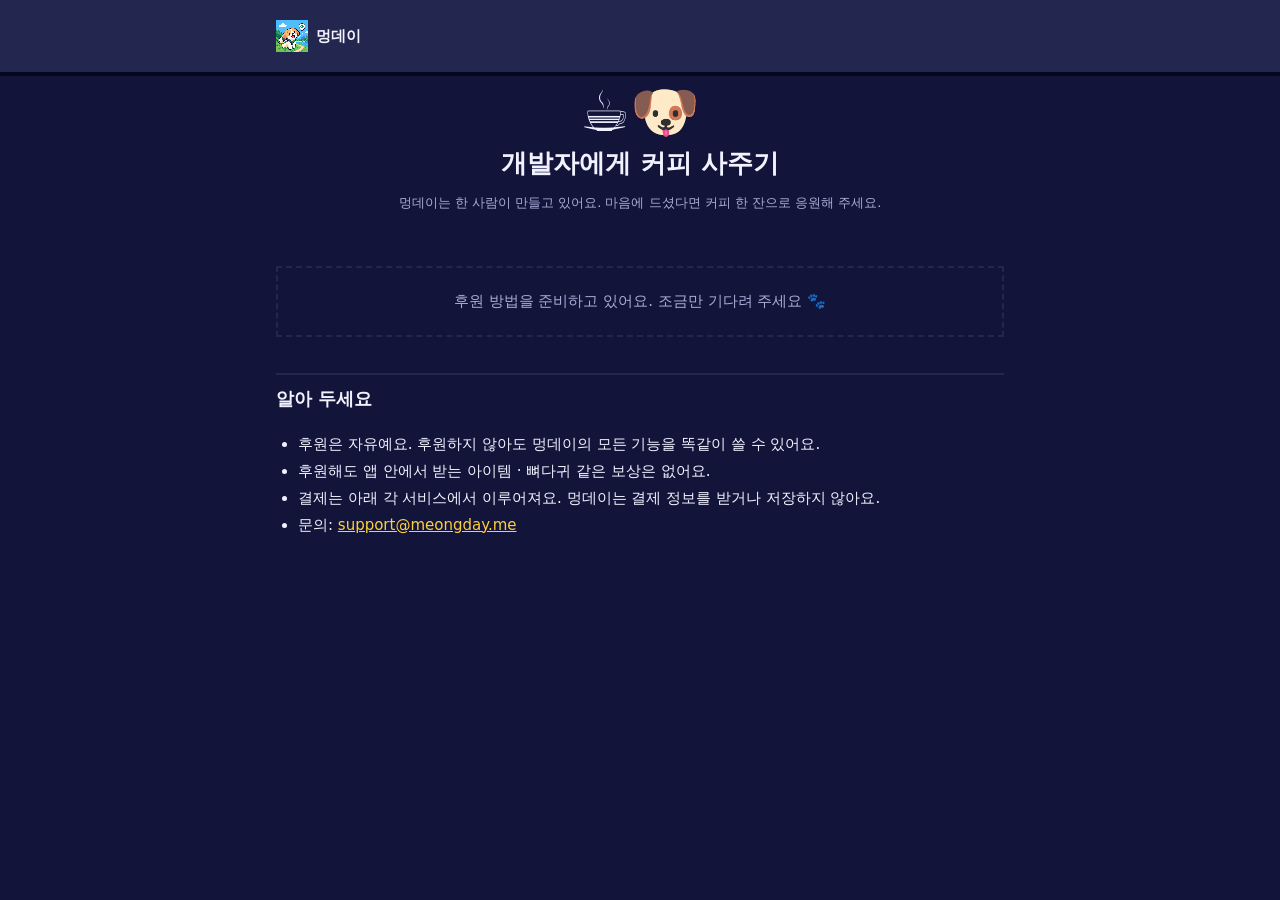
==== coffee.html @ 1dc14eac "Add coffee support page (methods coming soon) Co-Authored-By: Claude Opus 5.5 <noreply@anthropic.com" ====
<!doctype html>
<html lang="ko">
<head>
<meta charset="utf-8">
<meta name="viewport" content="width=device-width, initial-scale=1">
<title>멍데이 커피 사주기</title>
<meta name="description" content="멍데이를 혼자 만드는 개발자에게 커피 한 잔으로 응원을 보내 주세요.">
<link rel="icon" href="icon.png">
<link rel="stylesheet" href="legal.css">
<style>
  .hero { text-align: center; padding: 8px 0 4px; }
  .hero .cup { font-size: 56px; line-height: 1; }
  .ways { display: grid; gap: 12px; margin: 24px 0; }
  .way { display: flex; align-items: center; gap: 12px; padding: 14px 16px; background: var(--navy); border: 3px solid var(--outline);
         color: var(--ink); text-decoration: none; font-weight: 700; box-shadow: 4px 4px 0 var(--outline); }
  .way:hover, .way:focus-visible { transform: translate(1px, 1px); box-shadow: 3px 3px 0 var(--outline); }
  .way .ic { font-size: 24px; }
  .way .sub { display: block; font-weight: 400; font-size: 13px; color: var(--muted); }
  .way .go { margin-left: auto; color: var(--yellow); }
  .soon { text-align: center; color: var(--muted); padding: 20px; border: 2px dashed var(--navy); }
</style>
</head>
<body>
<header>
  <div class="wrap">
    <a class="home" href="./"><img src="icon.png" alt="">멍데이</a>
  </div>
</header>

<main class="wrap">
  <div class="hero">
    <div class="cup" aria-hidden="true">☕🐶</div>
    <h1>개발자에게 커피 사주기</h1>
    <p class="meta">멍데이는 한 사람이 만들고 있어요. 마음에 드셨다면 커피 한 잔으로 응원해 주세요.</p>
  </div>

  <div class="ways" id="ways"></div>

  <h2>알아 두세요</h2>
  <ul>
    <li>후원은 자유예요. 후원하지 않아도 멍데이의 모든 기능을 똑같이 쓸 수 있어요.</li>
    <li>후원해도 앱 안에서 받는 아이템 · 뼈다귀 같은 보상은 없어요.</li>
    <li>결제는 아래 각 서비스에서 이루어져요. 멍데이는 결제 정보를 받거나 저장하지 않아요.</li>
    <li>문의: <a href="mailto:support@meongday.me">support@meongday.me</a></li>
  </ul>
</main>

<script>
  // 후원 방법: 주소를 넣은 것만 보여요. 비어 있으면 "준비 중"
  const WAYS = [
    { icon: '💙', name: '토스로 보내기', sub: '토스 앱에서 바로', url: '' },
    { icon: '💛', name: '카카오페이로 보내기', sub: '카카오페이 송금', url: '' },
    { icon: '☕', name: 'Buy Me a Coffee', sub: '해외 카드 · 페이팔', url: '' },
  ];
  const box = document.getElementById('ways');
  const list = WAYS.filter((w) => /^https:\/\//.test(w.url));
  if (!list.length) {
    box.innerHTML = '<div class="soon">후원 방법을 준비하고 있어요. 조금만 기다려 주세요 🐾</div>';
  } else {
    for (const w of list) {
      const a = document.createElement('a');
      a.className = 'way'; a.href = w.url; a.target = '_blank'; a.rel = 'noopener';
      a.innerHTML = '<span class="ic" aria-hidden="true"></span><span><span class="nm"></span><span class="sub"></span></span><span class="go" aria-hidden="true">→</span>';
      a.querySelector('.ic').textContent = w.icon;
      a.querySelector('.nm').textContent = w.name;
      a.querySelector('.sub').textContent = w.sub;
      box.append(a);
    }
  }
</script>
</body>
</html>
---- legal.css ----
/* 약관 · 개인정보처리방침 공통 스타일 (index.html 색과 같음) */
:root {
  --night: #12143A;
  --navy: #23264F;
  --ink: #F2F2FF;
  --muted: #A9ACD6;
  --outline: #06071C;
  --yellow: #FFCF3A;
  --orange: #FF8A2B;
  color-scheme: dark;
}
* { box-sizing: border-box; }
body {
  margin: 0;
  background: var(--night);
  color: var(--ink);
  font-family: "Apple SD Gothic Neo", "Malgun Gothic", system-ui, sans-serif;
  font-size: 15px;
  line-height: 1.8;
}
a { color: var(--yellow); }
.wrap { max-width: 760px; margin: 0 auto; padding: 0 16px; }
header { padding: 20px 0; border-bottom: 4px solid var(--outline); background: var(--navy); }
header .wrap { display: flex; align-items: center; gap: 12px; flex-wrap: wrap; }
header a.home { display: flex; align-items: center; gap: 8px; color: var(--ink); text-decoration: none; font-weight: 700; }
header a.home img { width: 32px; height: 32px; image-rendering: pixelated; }
nav.docs { margin-left: auto; display: flex; gap: 12px; flex-wrap: wrap; font-size: 13px; }
nav.docs a { color: var(--muted); text-decoration: none; }
nav.docs a[aria-current="page"] { color: var(--yellow); }
main { padding: 32px 0 48px; }
h1 { font-size: 26px; margin: 0 0 4px; }
.meta { color: var(--muted); font-size: 13px; margin: 0 0 24px; }
h2 { font-size: 18px; margin: 36px 0 8px; padding-top: 8px; border-top: 2px solid var(--navy); }
h3 { font-size: 15px; margin: 20px 0 4px; }
p, li { overflow-wrap: anywhere; }
ul, ol { padding-left: 22px; }
.table { overflow-x: auto; }
table { border-collapse: collapse; width: 100%; font-size: 14px; margin: 8px 0; }
th, td { border: 2px solid var(--outline); padding: 8px 10px; text-align: left; vertical-align: top; }
th { background: var(--navy); }
.note { background: var(--navy); border: 2px solid var(--outline); padding: 12px 14px; font-size: 14px; }
.todo { color: var(--orange); font-weight: 700; }
footer { padding: 24px 0 40px; color: var(--muted); font-size: 12px; border-top: 4px solid var(--outline); }
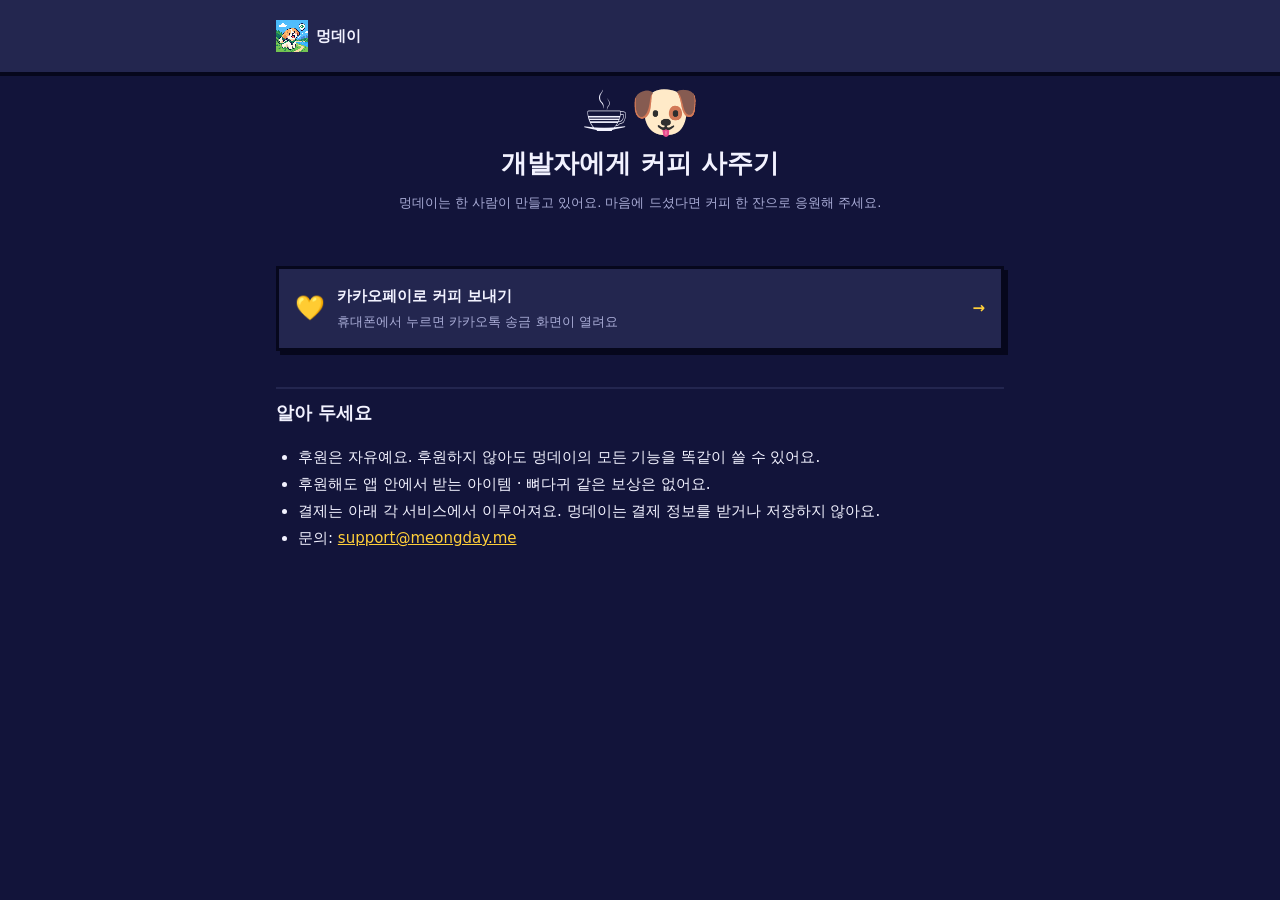
==== commit ce0db18c: "Coffee page: add KakaoPay link, drop discontinued Toss ID Co-Authored-By: Claude Opus 5.5 <noreply@a" ====
--- a/coffee.html
+++ b/coffee.html
@@ -48,8 +48,7 @@
 <script>
   // 후원 방법: 주소를 넣은 것만 보여요. 비어 있으면 "준비 중"
   const WAYS = [
-    { icon: '💙', name: '토스로 보내기', sub: '토스 앱에서 바로', url: '' },
-    { icon: '💛', name: '카카오페이로 보내기', sub: '카카오페이 송금', url: '' },
+    { icon: '💛', name: '카카오페이로 커피 보내기', sub: '휴대폰에서 누르면 카카오톡 송금 화면이 열려요', url: 'https://qr.kakaopay.com/Ej841HWmY' },
     { icon: '☕', name: 'Buy Me a Coffee', sub: '해외 카드 · 페이팔', url: '' },
   ];
   const box = document.getElementById('ways');
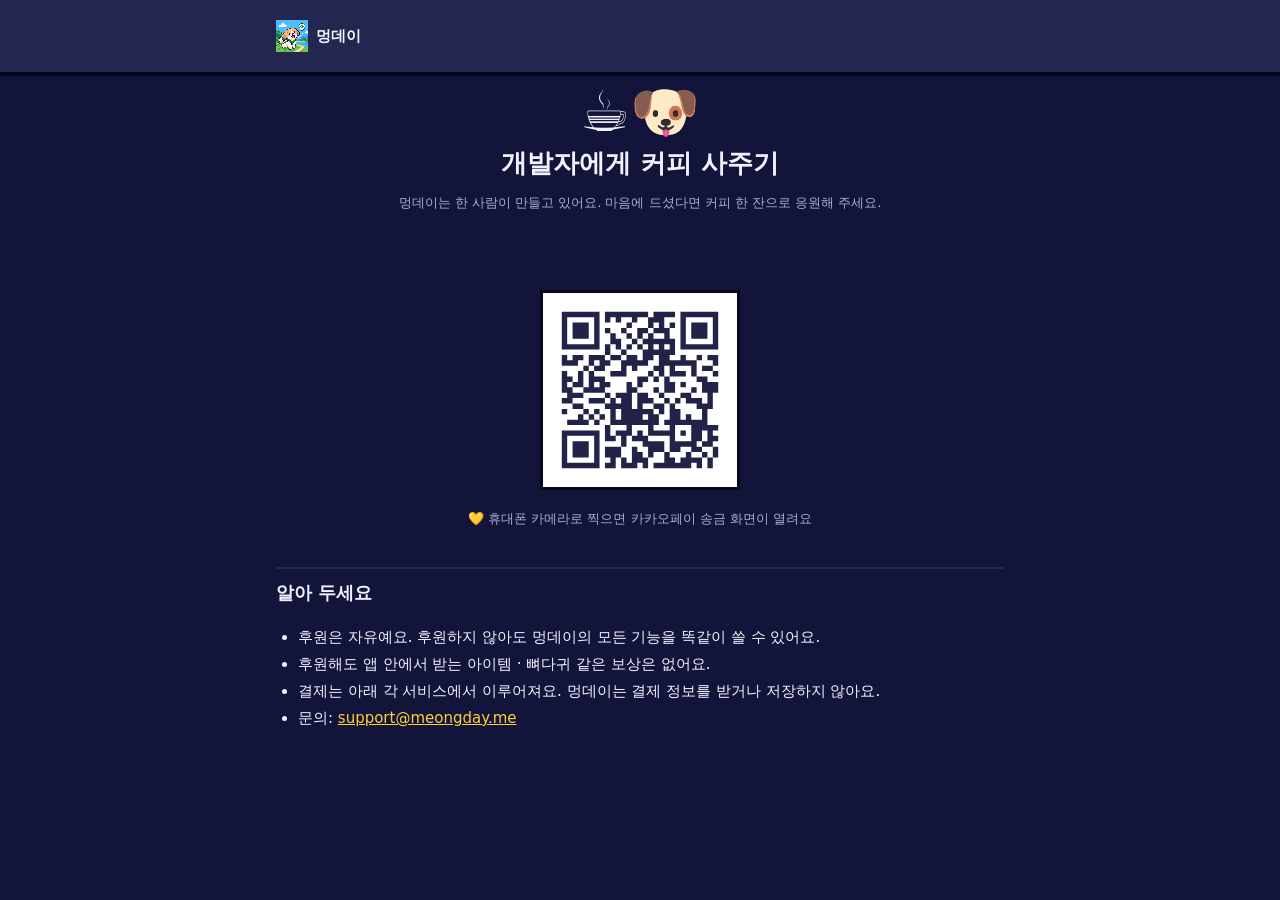
==== commit 8a9c4a68: "Coffee page: show a KakaoPay QR on desktop Co-Authored-By: Claude Opus 5.5 <noreply@anthropic.com>" ====
--- a/coffee.html
+++ b/coffee.html
@@ -17,6 +17,14 @@
   .way .ic { font-size: 24px; }
   .way .sub { display: block; font-weight: 400; font-size: 13px; color: var(--muted); }
   .way .go { margin-left: auto; color: var(--yellow); }
+  .qr { display: none; text-align: center; margin: 8px 0 24px; }
+  .qr img { width: 200px; height: 200px; background: #fff; padding: 8px; border: 3px solid var(--outline); image-rendering: pixelated; }
+  .qr p { color: var(--muted); font-size: 13px; margin: 8px 0 0; }
+  /* PC(마우스): 카카오페이 송금은 휴대폰에서만 열려서 QR 을 보여줌 */
+  @media (hover: hover) and (pointer: fine) {
+    .qr { display: block; }
+    .way.mobile-only { display: none; }
+  }
   .soon { text-align: center; color: var(--muted); padding: 20px; border: 2px dashed var(--navy); }
 </style>
 </head>
@@ -35,6 +43,10 @@
   </div>
 
   <div class="ways" id="ways"></div>
+  <div class="qr" id="qr-kakao">
+    <img src="coffee-kakaopay-qr.svg" alt="카카오페이 송금 QR 코드">
+    <p>💛 휴대폰 카메라로 찍으면 카카오페이 송금 화면이 열려요</p>
+  </div>
 
   <h2>알아 두세요</h2>
   <ul>
@@ -48,7 +60,7 @@
 <script>
   // 후원 방법: 주소를 넣은 것만 보여요. 비어 있으면 "준비 중"
   const WAYS = [
-    { icon: '💛', name: '카카오페이로 커피 보내기', sub: '휴대폰에서 누르면 카카오톡 송금 화면이 열려요', url: 'https://qr.kakaopay.com/Ej841HWmY' },
+    { icon: '💛', name: '카카오페이로 커피 보내기', sub: '휴대폰에서 누르면 카카오톡 송금 화면이 열려요', url: 'https://qr.kakaopay.com/Ej841HWmY', mobileOnly: true },
     { icon: '☕', name: 'Buy Me a Coffee', sub: '해외 카드 · 페이팔', url: '' },
   ];
   const box = document.getElementById('ways');
@@ -58,7 +70,7 @@
   } else {
     for (const w of list) {
       const a = document.createElement('a');
-      a.className = 'way'; a.href = w.url; a.target = '_blank'; a.rel = 'noopener';
+      a.className = 'way' + (w.mobileOnly ? ' mobile-only' : ''); a.href = w.url; a.target = '_blank'; a.rel = 'noopener';
       a.innerHTML = '<span class="ic" aria-hidden="true"></span><span><span class="nm"></span><span class="sub"></span></span><span class="go" aria-hidden="true">→</span>';
       a.querySelector('.ic').textContent = w.icon;
       a.querySelector('.nm').textContent = w.name;
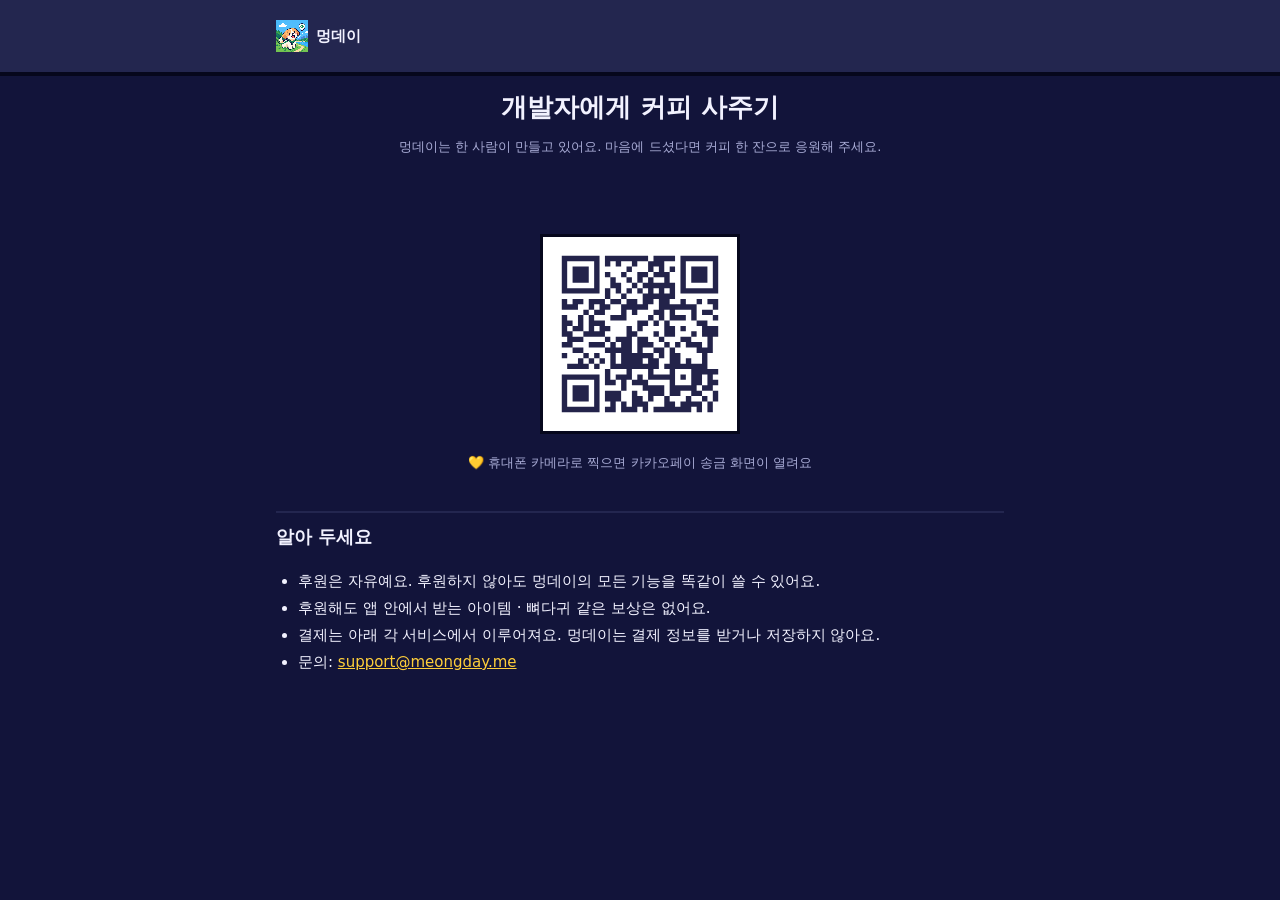
==== commit effe4cb3: "Coffee page: drop the hero emoji Co-Authored-By: Claude Opus 5.5 <noreply@anthropic.com>" ====
--- a/coffee.html
+++ b/coffee.html
@@ -9,7 +9,6 @@
 <link rel="stylesheet" href="legal.css">
 <style>
   .hero { text-align: center; padding: 8px 0 4px; }
-  .hero .cup { font-size: 56px; line-height: 1; }
   .ways { display: grid; gap: 12px; margin: 24px 0; }
   .way { display: flex; align-items: center; gap: 12px; padding: 14px 16px; background: var(--navy); border: 3px solid var(--outline);
          color: var(--ink); text-decoration: none; font-weight: 700; box-shadow: 4px 4px 0 var(--outline); }
@@ -37,7 +36,6 @@
 
 <main class="wrap">
   <div class="hero">
-    <div class="cup" aria-hidden="true">☕🐶</div>
     <h1>개발자에게 커피 사주기</h1>
     <p class="meta">멍데이는 한 사람이 만들고 있어요. 마음에 드셨다면 커피 한 잔으로 응원해 주세요.</p>
   </div>
